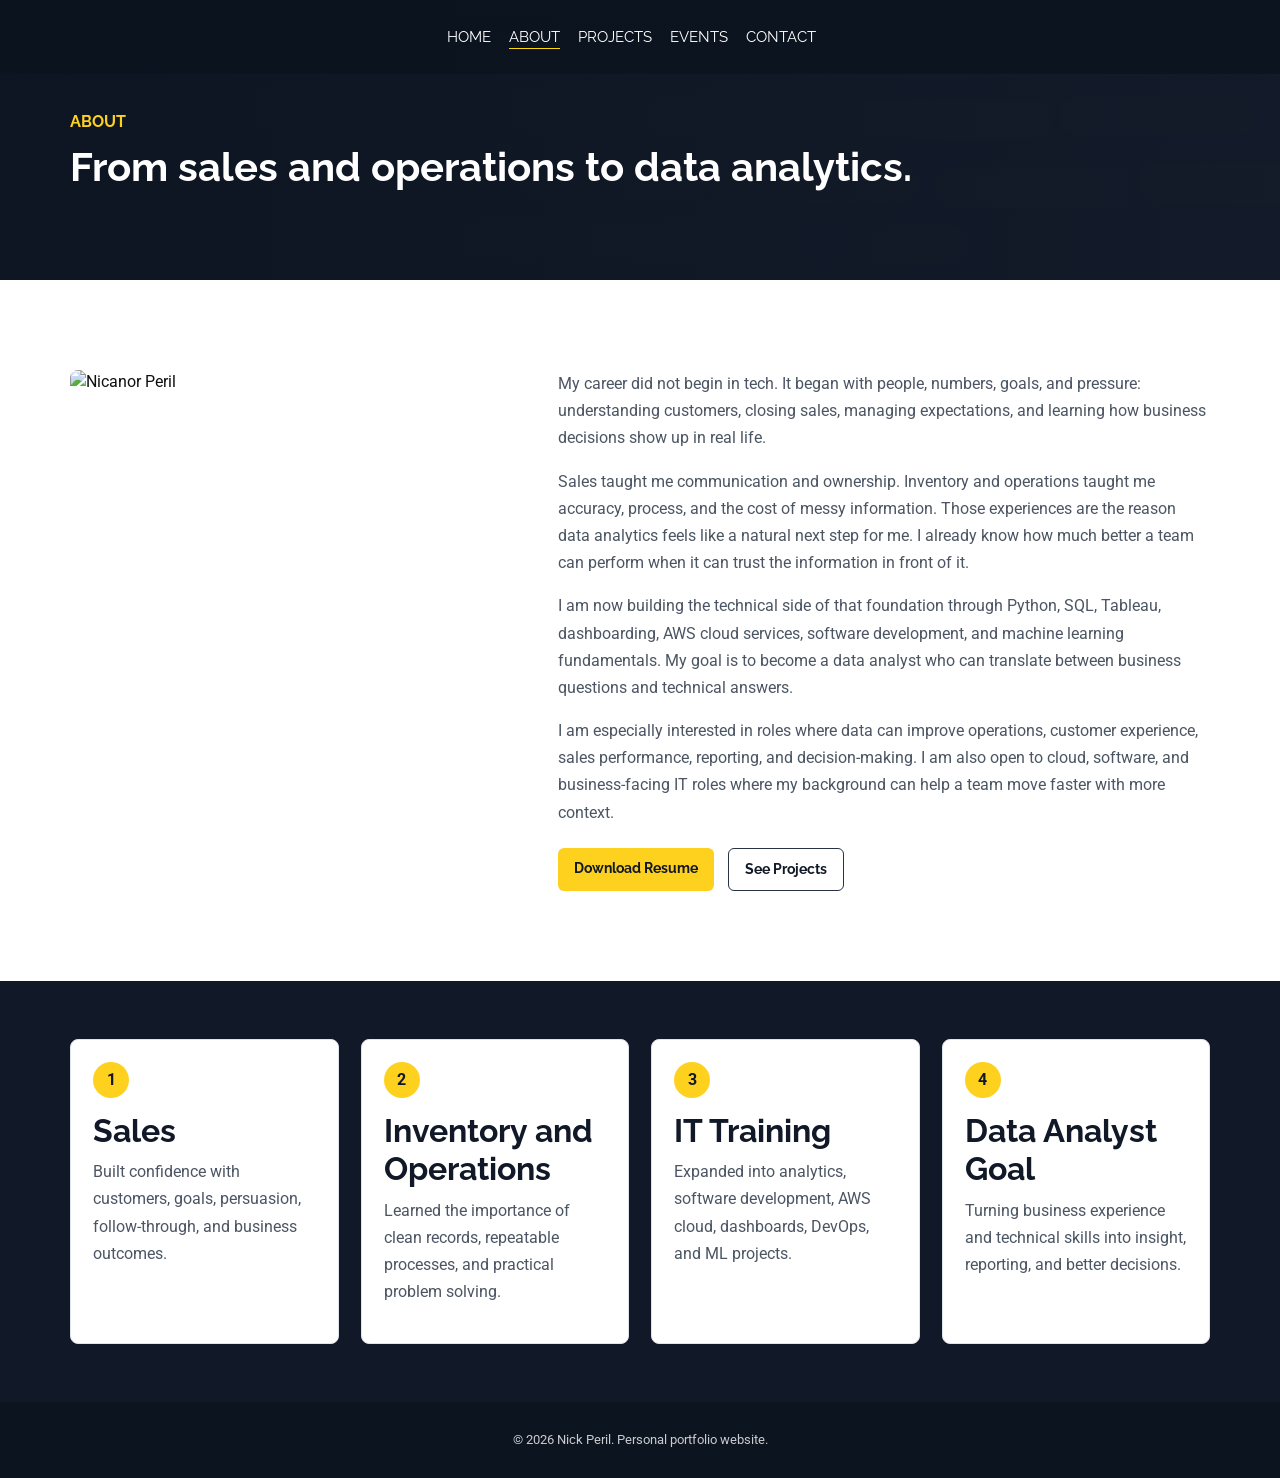
==== about.html @ 711c778e "Prepare portfolio for GitHub Pages" ====
<!DOCTYPE html>
<html lang="en">
<head>
  <meta charset="utf-8" />
  <meta http-equiv="X-UA-Compatible" content="IE=edge" />
  <meta name="viewport" content="width=device-width, initial-scale=1, shrink-to-fit=no" />
  <meta name="description" content="Nicanor Peril's career-change story from sales, inventory, and operations into data analytics and IT." />
  <title>About | Nicanor Peril</title>
  <link rel="stylesheet" type="text/css" href="css/bootstrap.css" />
  <link href="https://fonts.googleapis.com/css?family=Raleway:400,700|Roboto:400,700&display=swap" rel="stylesheet" />
  <link href="css/style.css" rel="stylesheet" />
  <link href="css/responsive.css" rel="stylesheet" />
</head>
<body class="sub_page">
  <div class="hero_area compact-hero">
    <header class="header_section">
      <div class="container-fluid">
        <nav class="navbar navbar-expand-lg custom_nav-container pt-3">
          <a class="navbar-brand empty-brand" href="index.html" aria-label="Home"></a>
          <button class="navbar-toggler" type="button" data-toggle="collapse" data-target="#navbarSupportedContent">
            <span class="navbar-toggler-icon"></span>
          </button>
          <div class="collapse navbar-collapse" id="navbarSupportedContent">
            <ul class="navbar-nav ml-auto">
              <li class="nav-item"><a class="nav-link pl-0" href="index.html">Home</a></li>
              <li class="nav-item active"><a class="nav-link" href="about.html">About</a></li>
              <li class="nav-item"><a class="nav-link" href="projects.html">Projects</a></li>
              <li class="nav-item"><a class="nav-link" href="events.html">Events</a></li>
              <li class="nav-item"><a class="nav-link" href="contact.html">Contact</a></li>
            </ul>
          </div>
        </nav>
      </div>
    </header>
    <div class="container page-heading about-heading">
      <p class="eyebrow">About</p>
      <h1>From sales and operations to data analytics.</h1>
    </div>
  </div>

  <main>
    <section class="story-section layout_padding">
      <div class="container">
        <div class="row align-items-start">
          <div class="col-lg-5">
            <img class="story-photo" src="images/nic1.jpg" alt="Nicanor Peril" />
          </div>
          <div class="col-lg-7">
            <p>
              My career did not begin in tech. It began with people, numbers, goals, and pressure:
              understanding customers, closing sales, managing expectations, and learning how business
              decisions show up in real life.
            </p>
            <p>
              Sales taught me communication and ownership. Inventory and operations taught me accuracy,
              process, and the cost of messy information. Those experiences are the reason data analytics
              feels like a natural next step for me. I already know how much better a team can perform when
              it can trust the information in front of it.
            </p>
            <p>
              I am now building the technical side of that foundation through Python, SQL, Tableau,
              dashboarding, AWS cloud services, software development, and machine learning fundamentals.
              My goal is to become a data analyst who can translate between business questions and technical
              answers.
            </p>
            <p>
              I am especially interested in roles where data can improve operations, customer experience,
              sales performance, reporting, and decision-making. I am also open to cloud, software, and
              business-facing IT roles where my background can help a team move faster with more context.
            </p>
            <div class="story-actions">
              <a class="primary-btn" href="assets/resume/Nicanor_Peril_Data_Analyst_Resume.pdf" download>Download Resume</a>
              <a class="secondary-btn dark" href="projects.html">See Projects</a>
            </div>
          </div>
        </div>
      </div>
    </section>

    <section class="timeline-band">
      <div class="container">
        <article>
          <span>1</span>
          <h2>Sales</h2>
          <p>Built confidence with customers, goals, persuasion, follow-through, and business outcomes.</p>
        </article>
        <article>
          <span>2</span>
          <h2>Inventory and Operations</h2>
          <p>Learned the importance of clean records, repeatable processes, and practical problem solving.</p>
        </article>
        <article>
          <span>3</span>
          <h2>IT Training</h2>
          <p>Expanded into analytics, software development, AWS cloud, dashboards, DevOps, and ML projects.</p>
        </article>
        <article>
          <span>4</span>
          <h2>Data Analyst Goal</h2>
          <p>Turning business experience and technical skills into insight, reporting, and better decisions.</p>
        </article>
      </div>
    </section>
  </main>

  <footer class="site-footer">
    <div class="container">
      <p>&copy; 2026 Nick Peril. Personal portfolio website.</p>
    </div>
  </footer>

  <script src="js/jquery-3.4.1.min.js"></script>
  <script src="js/bootstrap.js"></script>
</body>
</html>
---- css/style.css ----
body {
  font-family: 'Roboto', sans-serif;
  color: #101010;
  background-color: #ffffff;
}

img {
  max-width: 100%;
}

.layout_padding {
  padding: 90px 0;
}

.layout_padding2 {
  padding: 45px 0;
}

.layout_padding2-top {
  padding-top: 45px;
}

.layout_padding2-bottom {
  padding-bottom: 45px;
}

.layout_padding-top {
  padding-top: 90px;
}

.layout_padding-bottom {
  padding-bottom: 90px;
}

.heading_container {
  display: -webkit-box;
  display: -ms-flexbox;
  display: flex;
  -webkit-box-pack: center;
      -ms-flex-pack: center;
          justify-content: center;
}

.heading_container h2 {
  font-weight: bold;
  color: #323232;
  position: relative;
}

.heading_container h2::before {
  content: "";
  width: 75px;
  height: 1px;
  position: absolute;
  bottom: 0;
  left: 50%;
  -webkit-transform: translateX(-50%);
          transform: translateX(-50%);
  background-color: #fed11f;
}

.section_hr {
  margin: 10px auto;
  width: 1px;
  height: 175px;
  border: none;
  background-color: #000000;
}

/*header section*/
.hero_area {
  background-image: url(../images/hero-bg.jpg);
  background-size: cover;
}

.header_section {
  background: rgba(12, 20, 32, 0.96);
  border-bottom: 0;
  left: 0;
  position: fixed;
  right: 0;
  top: 0;
  z-index: 100000;
}

.sub_page .hero_area {
  height: auto;
}

.hero_area.sub_pages {
  height: auto;
}

.header_section .container-fluid {
  padding-right: 25px;
  padding-left: 25px;
}

.header_section .nav_container {
  margin: 0 auto;
}

.custom_nav-container.navbar-expand-lg .navbar-nav .nav-item .nav-link {
  margin: 10px 45px;
  padding: 0;
  color: #ffffff;
  text-align: center;
  position: relative;
  text-transform: uppercase;
  font-family: 'Raleway', sans-serif;
  font-size: 15px;
}

.custom_nav-container.navbar-expand-lg .navbar-nav .nav-item .nav-link::before {
  display: none;
  content: "";
  width: 100%;
  height: 1px;
  position: absolute;
  bottom: 0;
  left: 0;
  background-color: #fcd811;
}

.custom_nav-container.navbar-expand-lg .navbar-nav .nav-item .nav-link:nth-child(1) {
  margin-left: 0;
}

.custom_nav-container.navbar-expand-lg .navbar-nav .nav-item.active .nav-link::before, .custom_nav-container.navbar-expand-lg .navbar-nav .nav-item:hover .nav-link::before {
  display: block;
}

a,
a:hover,
a:focus {
  text-decoration: none;
}

a:hover,
a:focus {
  color: initial;
}

.btn,
.btn:focus {
  outline: none !important;
  -webkit-box-shadow: none;
          box-shadow: none;
}

.custom_nav-container .nav_search-btn {
  background-image: url(../images/search-icon.png);
  background-size: 22px;
  background-repeat: no-repeat;
  background-position-y: 7px;
  width: 35px;
  height: 35px;
  padding: 0;
  border: none;
}

.navbar-brand {
  font-family: 'Raleway', sans-serif;
}

.navbar-brand img {
  width: 45px;
}

.navbar-brand span {
  font-size: 28px;
  color: #ffffff;
  text-transform: uppercase;
  font-weight: bold;
}

.custom_nav-container {
  z-index: 99999;
  padding: 15px 0;
  -webkit-box-orient: vertical;
  -webkit-box-direction: normal;
      -ms-flex-direction: column;
          flex-direction: column;
  -webkit-box-align: start;
      -ms-flex-align: start;
          align-items: flex-start;
}

.custom_nav-container .navbar-toggler {
  outline: none;
}

.custom_nav-container .navbar-toggler .navbar-toggler-icon {
  background-image: url(../images/menu.png);
  background-size: 40px;
  margin-bottom: 4px;
}

/*end header section*/

/* personal portfolio refresh */
.portfolio-hero {
  min-height: 720px;
  background-image: linear-gradient(90deg, rgba(12, 20, 32, 0.94), rgba(12, 20, 32, 0.78)), url(../images/hero-bg.jpg);
  background-position: center;
}

.compact-hero {
  background-image: linear-gradient(90deg, rgba(12, 20, 32, 0.96), rgba(12, 20, 32, 0.82)), url(../images/hero-bg.jpg);
  background-position: center;
  padding-bottom: 70px;
}

.custom_nav-container {
  -webkit-box-orient: horizontal;
  -webkit-box-direction: normal;
      -ms-flex-direction: row;
          flex-direction: row;
  -webkit-box-align: center;
      -ms-flex-align: center;
          align-items: center;
  -webkit-box-pack: center;
      -ms-flex-pack: center;
          justify-content: center;
  position: relative;
}

.custom_nav-container .navbar-collapse {
  -webkit-box-flex: 0;
      -ms-flex-positive: 0;
          flex-grow: 0;
}

.custom_nav-container .navbar-nav {
  margin-left: 0 !important;
}

.navbar-brand span {
  font-size: 22px;
  letter-spacing: 0;
}

.empty-brand {
  left: 0;
  min-height: 44px;
  min-width: 44px;
  position: absolute;
}

.custom_nav-container.navbar-expand-lg .navbar-nav .nav-item .nav-link {
  margin: 10px 18px;
  letter-spacing: 0;
}

.portfolio-hero-content {
  padding: 120px 0 90px;
  color: #ffffff;
}

.eyebrow {
  color: #fed11f;
  font-family: 'Raleway', sans-serif;
  font-weight: 700;
  letter-spacing: 0;
  margin-bottom: 12px;
  text-transform: uppercase;
}

.portfolio-hero-content h1,
.page-heading h1 {
  color: #ffffff;
  font-family: 'Raleway', sans-serif;
  font-size: 58px;
  font-weight: 700;
  line-height: 1.05;
  margin-bottom: 22px;
}

.portfolio-hero-content .row {
  gap: 36px 0;
}

.hero-lede,
.page-heading {
  color: rgba(255, 255, 255, 0.86);
}

.hero-lede {
  font-size: 21px;
  line-height: 1.65;
  margin: 0;
  max-width: 720px;
  min-height: 0;
  padding: 12px 0 0;
}

.quote-mark {
  color: rgba(255, 255, 255, 0.34);
  display: inline-block;
  font-family: Georgia, 'Times New Roman', serif;
  font-size: 82px;
  font-weight: 700;
  line-height: 0;
  min-width: 0;
  text-align: center;
  vertical-align: -0.28em;
}

.quote-open {
  margin-right: 14px;
}

.quote-close {
  margin-left: 0;
}

.quote-close-wrap {
  display: block;
  line-height: 0.75;
  margin-top: -4px;
  text-align: center;
  width: 100%;
}

.hero-actions,
.story-actions,
.cta-actions {
  display: -webkit-box;
  display: -ms-flexbox;
  display: flex;
  -ms-flex-wrap: wrap;
      flex-wrap: wrap;
  gap: 14px;
  margin-top: 22px;
}

.hero-actions {
  -webkit-box-pack: center;
      -ms-flex-pack: center;
          justify-content: center;
  max-width: 720px;
}

.primary-btn,
.secondary-btn {
  border-radius: 6px;
  display: inline-block;
  font-size: 14px;
  font-family: 'Raleway', sans-serif;
  font-weight: 700;
  padding: 10px 16px;
}

.primary-btn {
  background: #fed11f;
  color: #111827;
}

.secondary-btn {
  border: 1px solid rgba(255, 255, 255, 0.55);
  color: #ffffff;
}

.secondary-btn.dark {
  border-color: #273244;
  color: #111827;
}

.primary-btn:hover,
.secondary-btn:hover {
  color: #111827;
  opacity: 0.88;
}

.hero-profile {
  background: transparent;
  border: 0;
  color: #ffffff;
  margin-left: 0;
  margin-right: auto;
  max-width: 390px;
  padding: 0;
  text-align: center;
}

.hero-profile-caption {
  margin-bottom: 22px;
}

.hero-profile-caption h1 {
  color: #ffffff;
  font-family: 'Raleway', sans-serif;
  font-size: 46px;
  font-weight: 700;
  line-height: 1.05;
  margin: 0 0 12px;
}

.hero-profile img {
  aspect-ratio: 1 / 1;
  border-radius: 50%;
  display: block;
  margin: 0 auto;
  object-fit: cover;
  width: min(100%, 330px);
}

.hero-profile strong,
.hero-profile span {
  display: block;
}

.hero-profile span {
  color: rgba(255, 255, 255, 0.9);
  display: block;
  font-size: 14px;
  line-height: 1.45;
  margin: 0 auto;
  max-width: 300px;
}

.intro-band {
  background: #f7f8fb;
  border-bottom: 1px solid #e5e7eb;
  padding: 48px 0;
}

.intro-band h2,
.section-title h2,
.strand-heading h3,
.project-card h3,
.project-card h4,
.story-section h2,
.timeline-band h2,
.contact-grid h2,
.events-section h2,
.event-grid h3,
.event-story h3 {
  color: #111827;
  font-family: 'Raleway', sans-serif;
  font-weight: 700;
  letter-spacing: 0;
}

.intro-band p,
.project-card p,
.story-section p,
.timeline-band p,
.contact-grid p,
.events-section p {
  color: #4b5563;
  line-height: 1.7;
}

.section-title {
  margin-bottom: 34px;
  text-align: center;
}

.section-title .eyebrow {
  font-size: 18px;
}

.section-title.left {
  text-align: left;
}

.strand-block + .strand-block {
  margin-top: 54px;
}

.primary-strand {
  background: #ffffff;
  border: 1px solid #d7dce4;
  border-radius: 8px;
  min-width: 0;
  padding: 28px;
}

.primary-strand .strand-heading {
  border-bottom-color: #cbd5e1;
}

.primary-strand .strand-heading h3 {
  font-size: 30px;
}

.primary-strand .strand-heading p,
.supporting-strand .strand-heading p {
  color: #4b5563;
  line-height: 1.6;
  margin: 8px 0 0;
}

.primary-strand .project-row .project-card {
  -webkit-box-flex: 0;
      -ms-flex: 0 0 36%;
          flex: 0 0 36%;
  min-width: 330px;
}

.data-project-grid {
  display: grid;
  gap: 18px;
  grid-template-columns: repeat(2, minmax(0, 1fr));
  overflow-x: visible;
}

.data-project-grid .project-card {
  min-height: 0;
}

.data-project-grid .project-thumb {
  aspect-ratio: 1 / 1;
}

.data-project-grid .project-card h4 {
  font-size: 18px;
}

.data-project-grid .project-card p {
  font-size: 13px;
  line-height: 1.55;
}

.other-projects-heading {
  margin: 44px 0 20px;
  text-align: center;
}

.other-projects-heading .eyebrow {
  font-size: 18px;
}

.supporting-strands {
  display: block;
  margin-top: 0;
  min-width: 0;
}

.supporting-strand {
  background: #f7f8fb;
  border: 1px solid #e5e7eb;
  border-radius: 8px;
  min-width: 0;
  padding: 22px;
}

.supporting-strand + .supporting-strand {
  margin-top: 26px;
}

.supporting-strand .strand-heading {
  -webkit-box-align: center;
      -ms-flex-align: center;
          align-items: center;
  border-bottom-color: #e5e7eb;
  -webkit-box-orient: vertical;
  -webkit-box-direction: normal;
      -ms-flex-direction: row;
          flex-direction: row;
}

.supporting-strand .strand-heading h3 {
  font-size: 22px;
}

.supporting-strand .strand-tools {
  margin-top: 8px;
}

.supporting-strand .project-row .project-card {
  -webkit-box-flex: 0;
      -ms-flex: 0 0 240px;
          flex: 0 0 240px;
  min-width: 240px;
}

.software-strand .project-row {
  display: grid;
  grid-template-columns: repeat(2, minmax(0, 1fr));
  overflow: visible;
}

.software-strand .project-row .project-card {
  min-width: 0;
}

.software-strand .project-card {
  padding: 10px;
}

.software-strand .project-thumb {
  aspect-ratio: 21 / 9;
  margin-bottom: 8px;
}

.software-strand .project-card h4 {
  font-size: 14px;
  margin-bottom: 6px;
}

.software-strand .project-card p {
  font-size: 11px;
  line-height: 1.35;
  margin-bottom: 8px;
}

.supporting-strand .project-card {
  min-height: 0;
  padding: 12px;
}

.supporting-strand .project-thumb {
  margin-bottom: 12px;
}

.supporting-strand .project-card h4 {
  font-size: 15px;
}

.supporting-strand .project-card p {
  font-size: 12px;
  line-height: 1.5;
}

.supporting-strand .project-card span,
.supporting-strand .project-card a {
  font-size: 12px;
}

.strand-heading {
  -webkit-box-align: center;
      -ms-flex-align: center;
          align-items: center;
  border-bottom: 1px solid #d7dce4;
  display: -webkit-box;
  display: -ms-flexbox;
  display: flex;
  -webkit-box-pack: justify;
      -ms-flex-pack: justify;
          justify-content: space-between;
  gap: 20px;
  margin-bottom: 18px;
  padding-bottom: 12px;
}

.strand-heading a,
.project-card a,
.inline-links a,
.event-grid a {
  color: #1f5f99;
  font-size: 13px;
  font-weight: 700;
}

.strand-tools {
  -webkit-box-align: center;
      -ms-flex-align: center;
          align-items: center;
  display: -webkit-box;
  display: -ms-flexbox;
  display: flex;
  gap: 10px;
}

.carousel-button {
  -webkit-box-align: center;
      -ms-flex-align: center;
          align-items: center;
  background: #111827;
  border: 0;
  border-radius: 50%;
  color: #ffffff;
  display: -webkit-inline-box;
  display: -ms-inline-flexbox;
  display: inline-flex;
  font-size: 18px;
  font-weight: 700;
  height: 36px;
  -webkit-box-pack: center;
      -ms-flex-pack: center;
          justify-content: center;
  line-height: 1;
  width: 36px;
}

.carousel-button:focus {
  outline: 2px solid #fed11f;
  outline-offset: 2px;
}

.project-row,
.project-grid,
.contact-grid,
.event-grid,
.timeline-band .container {
  display: grid;
  gap: 22px;
}

.project-row {
  display: -webkit-box;
  display: -ms-flexbox;
  display: flex;
  max-width: 100%;
  min-width: 0;
  overflow-x: auto;
  overflow-y: hidden;
  scroll-behavior: smooth;
  scrollbar-width: thin;
}

.project-row .project-card {
  -webkit-box-flex: 0;
      -ms-flex: 0 0 31%;
          flex: 0 0 31%;
  min-width: 290px;
}

.project-grid {
  grid-template-columns: repeat(4, minmax(0, 1fr));
}

.project-card,
.contact-grid article,
.timeline-band article,
.event-grid article {
  background: #ffffff;
  border: 1px solid #dfe4ec;
  border-radius: 8px;
  padding: 22px;
}

.project-card {
  min-height: 245px;
}

.project-card span,
.event-grid span {
  color: #6b7280;
  display: block;
  font-size: 13px;
  font-weight: 700;
  margin-bottom: 12px;
  text-transform: uppercase;
}

.project-card h3,
.project-card h4 {
  font-size: 22px;
  line-height: 1.25;
}

.project-thumb,
.image-card img,
.event-grid img,
.event-feature img,
.story-photo,
.event-main-photo img,
.event-carousel-track img,
.devday-gallery img {
  border-radius: 8px;
  object-fit: cover;
  width: 100%;
}

.project-thumb,
.image-card img {
  aspect-ratio: 16 / 9;
  margin-bottom: 18px;
}

.project-thumb {
  background: #eef2f7;
  border: 1px solid #e5e7eb;
  object-position: top center;
}

.alt-section {
  background: #f7f8fb;
}

.page-heading {
  padding-top: 70px;
}

.page-heading h1 {
  max-width: 850px;
}

.about-heading {
  padding-top: 110px;
}

.about-heading h1 {
  font-size: 40px;
  max-width: none;
  white-space: nowrap;
}

.compact-page-heading {
  padding-top: 110px;
}

.compact-page-heading h1 {
  font-size: 40px;
  max-width: none;
}

.story-photo {
  aspect-ratio: 4 / 5;
  margin-bottom: 30px;
}

.timeline-band {
  background: #111827;
  padding: 58px 0;
}

.timeline-band .container {
  grid-template-columns: repeat(4, minmax(0, 1fr));
}

.timeline-band article {
  background: #ffffff;
}

.timeline-band span {
  -webkit-box-align: center;
      -ms-flex-align: center;
          align-items: center;
  background: #fed11f;
  border-radius: 50%;
  color: #111827;
  display: -webkit-inline-box;
  display: -ms-inline-flexbox;
  display: inline-flex;
  font-weight: 700;
  height: 36px;
  -webkit-box-pack: center;
      -ms-flex-pack: center;
          justify-content: center;
  margin-bottom: 14px;
  width: 36px;
}

.cta-band {
  background: #fed11f;
  padding: 54px 0;
}

.cta-band .container {
  -webkit-box-align: center;
      -ms-flex-align: center;
          align-items: center;
  display: -webkit-box;
  display: -ms-flexbox;
  display: flex;
  -webkit-box-pack: center;
      -ms-flex-pack: center;
          justify-content: center;
  gap: 80px;
}

.cta-band .eyebrow {
  color: #111827;
  margin-bottom: 12px;
  text-align: center;
}

.cta-band h2 {
  color: #111827;
  font-size: 26px;
  font-weight: 700;
  margin: 0;
  white-space: nowrap;
}

.cta-copy {
  text-align: center;
}

.professional-links {
  -webkit-box-align: center;
      -ms-flex-align: center;
          align-items: center;
  display: -webkit-box;
  display: -ms-flexbox;
  display: -ms-flexbox;
  display: flex;
  -webkit-box-orient: vertical;
  -webkit-box-direction: normal;
      -ms-flex-direction: column;
          flex-direction: column;
  gap: 0;
}

.professional-icon-row {
  display: -webkit-box;
  display: -ms-flexbox;
  display: flex;
  gap: 10px;
}

.profile-icon-row {
  margin-top: 18px;
}

.professional-icon {
  -webkit-box-align: center;
      -ms-flex-align: center;
          align-items: center;
  background: #111827;
  border-radius: 50%;
  display: -webkit-inline-box;
  display: -ms-inline-flexbox;
  display: inline-flex;
  height: 42px;
  -webkit-box-pack: center;
      -ms-flex-pack: center;
          justify-content: center;
  width: 42px;
}

.professional-icon img,
.professional-icon svg {
  display: block;
  height: 21px;
  width: 21px;
}

.professional-icon svg {
  fill: #ffffff;
}

.professional-icon:hover {
  opacity: 0.82;
}

.contact-panel {
  background: #f7f8fb;
}

.contact-grid {
  grid-template-columns: repeat(3, minmax(0, 1fr));
}

.inline-links {
  display: -webkit-box;
  display: -ms-flexbox;
  display: flex;
  gap: 18px;
}

.event-feature {
  -webkit-box-align: center;
      -ms-flex-align: center;
          align-items: center;
  display: grid;
  gap: 34px;
  grid-template-columns: 1fr 1fr;
  margin-bottom: 34px;
}

.event-feature img {
  aspect-ratio: 16 / 10;
}

.event-grid {
  grid-template-columns: repeat(3, minmax(0, 1fr));
}

.event-grid img {
  aspect-ratio: 16 / 10;
  margin-bottom: 18px;
}

.event-story-section {
  background: #ffffff;
}

.event-story {
  -webkit-box-align: center;
      -ms-flex-align: center;
          align-items: center;
  border: 1px solid #dfe4ec;
  border-radius: 8px;
  display: grid;
  gap: 34px;
  grid-template-columns: minmax(0, 0.9fr) minmax(0, 1.1fr);
  margin-bottom: 34px;
  padding: 28px;
}

.event-story-copy {
  min-width: 0;
}

.event-story-copy h2 {
  font-size: 34px;
  line-height: 1.15;
  margin-bottom: 14px;
}

.event-story-copy p {
  margin-bottom: 20px;
}

.event-brand-lockup {
  -webkit-box-align: center;
      -ms-flex-align: center;
          align-items: center;
  background: #f7f8fb;
  border: 1px solid #e5e7eb;
  border-radius: 8px;
  display: -webkit-inline-box;
  display: -ms-inline-flexbox;
  display: inline-flex;
  gap: 14px;
  margin-bottom: 22px;
  max-width: 100%;
  padding: 12px 14px;
}

.event-brand-lockup img {
  max-height: 54px;
  max-width: 130px;
  object-fit: contain;
}

.event-brand-lockup span {
  color: #111827;
  font-size: 13px;
  font-weight: 700;
  line-height: 1.35;
}

.event-main-photo img {
  aspect-ratio: 16 / 10;
}

.event-gallery {
  border: 1px solid #dfe4ec;
  border-radius: 8px;
  margin-bottom: 54px;
  padding: 28px;
}

.event-carousel-track {
  display: -webkit-box;
  display: -ms-flexbox;
  display: flex;
  gap: 18px;
  max-width: 100%;
  overflow-x: auto;
  overflow-y: hidden;
  padding-bottom: 8px;
  scroll-behavior: smooth;
  scrollbar-width: thin;
}

.event-carousel-track img {
  -webkit-box-flex: 0;
      -ms-flex: 0 0 42%;
          flex: 0 0 42%;
  aspect-ratio: 16 / 10;
  min-width: 360px;
}

.devday-story {
  grid-template-columns: minmax(0, 0.72fr) minmax(0, 1.28fr);
  margin-bottom: 0;
}

.devday-gallery {
  display: grid;
  gap: 16px;
  grid-template-columns: repeat(2, minmax(0, 1fr));
}

.devday-gallery img {
  aspect-ratio: 4 / 3;
  border: 1px solid #e5e7eb;
}

.site-footer {
  background: #0c1420;
  color: rgba(255, 255, 255, 0.78);
  padding: 28px 0;
  text-align: center;
}

.site-footer p {
  font-size: 13px;
  margin: 0;
}

@media (max-width: 992px) {
  .portfolio-hero-content h1,
  .page-heading h1 {
    font-size: 42px;
  }

  .hero-lede {
    max-width: none;
    min-height: 0;
  }

  .hero-profile {
    margin-left: 0;
    margin-right: 0;
    max-width: none;
  }

  .hero-profile-caption h1 {
    font-size: 42px;
  }

  .project-grid,
  .timeline-band .container,
  .contact-grid,
  .event-feature,
  .event-grid,
  .event-story,
  .devday-story {
    grid-template-columns: repeat(2, minmax(0, 1fr));
  }

  .cta-band .container {
    -webkit-box-align: start;
        -ms-flex-align: start;
            align-items: flex-start;
    -webkit-box-orient: vertical;
    -webkit-box-direction: normal;
        -ms-flex-direction: column;
            flex-direction: column;
  }

  .cta-band h2 {
    white-space: normal;
  }

  .professional-links {
    -webkit-box-align: center;
        -ms-flex-align: center;
            align-items: center;
    -webkit-box-orient: vertical;
    -webkit-box-direction: normal;
        -ms-flex-direction: column;
            flex-direction: column;
    gap: 10px;
  }

  .supporting-strand .strand-heading {
    -webkit-box-align: start;
        -ms-flex-align: start;
            align-items: flex-start;
    -webkit-box-orient: vertical;
    -webkit-box-direction: normal;
        -ms-flex-direction: column;
            flex-direction: column;
  }

  .software-strand .project-row {
    grid-template-columns: 1fr;
  }

  .data-project-grid {
    grid-template-columns: repeat(2, minmax(0, 1fr));
  }

  .event-carousel-track img {
    -webkit-box-flex: 0;
        -ms-flex: 0 0 52%;
            flex: 0 0 52%;
  }
}

@media (max-width: 640px) {
  .portfolio-hero {
    min-height: auto;
  }

  .portfolio-hero-content {
    padding: 70px 0 60px;
  }

  .portfolio-hero-content h1,
  .page-heading h1 {
    font-size: 34px;
  }

  .about-heading h1 {
    font-size: 30px;
    white-space: normal;
  }

  .compact-page-heading h1 {
    font-size: 30px;
  }

  .hero-lede {
    font-size: 18px;
    min-height: 0;
    padding: 8px 0 0;
  }

  .quote-mark {
    font-size: 54px;
  }

  .quote-open {
    margin-right: 8px;
  }

  .quote-close {
    margin-left: 0;
  }

  .quote-close-wrap {
    margin-top: -2px;
  }

  .hero-profile {
    margin-top: 30px;
    max-width: none;
    padding: 0;
  }

  .hero-profile img {
    width: min(100%, 230px);
  }

  .hero-actions {
    gap: 10px;
  }

  .primary-btn,
  .secondary-btn {
    padding: 9px 14px;
  }

  .project-grid,
  .timeline-band .container,
  .contact-grid,
  .event-feature,
  .event-grid,
  .event-story,
  .devday-story,
  .devday-gallery {
    grid-template-columns: 1fr;
  }

  .event-story,
  .event-gallery {
    padding: 18px;
  }

  .event-story-copy h2 {
    font-size: 28px;
  }

  .event-carousel-track img {
    -webkit-box-flex: 0;
        -ms-flex: 0 0 86%;
            flex: 0 0 86%;
    min-width: 250px;
  }

  .data-project-grid {
    grid-template-columns: repeat(2, minmax(0, 1fr));
    gap: 12px;
  }

  .data-project-grid .project-card {
    padding: 12px;
  }

  .data-project-grid .project-card h4 {
    font-size: 15px;
  }

  .data-project-grid .project-card p,
  .data-project-grid .project-card span,
  .data-project-grid .project-card a {
    font-size: 11px;
  }

  .strand-heading {
    -webkit-box-align: start;
        -ms-flex-align: start;
            align-items: flex-start;
    -webkit-box-orient: vertical;
    -webkit-box-direction: normal;
        -ms-flex-direction: column;
            flex-direction: column;
  }

  .primary-strand,
  .supporting-strand {
    padding: 16px;
  }

  .project-row {
    max-width: 100%;
  }

  .primary-strand .project-row .project-card,
  .supporting-strand .project-row .project-card,
  .project-row .project-card {
    -webkit-box-flex: 0;
        -ms-flex: 0 0 240px;
            flex: 0 0 240px;
    min-width: 0;
  }

  .strand-tools {
    -ms-flex-wrap: wrap;
        flex-wrap: wrap;
  }
}
.slider_section {
  position: relative;
}

.slider_section .row {
  -webkit-box-align: center;
      -ms-flex-align: center;
          align-items: center;
}

.slider_section .detail-box {
  margin-top: 120px;
  position: relative;
  z-index: 5;
  display: -webkit-box;
  display: -ms-flexbox;
  display: flex;
  -webkit-box-orient: vertical;
  -webkit-box-direction: normal;
      -ms-flex-direction: column;
          flex-direction: column;
}

.slider_section .detail-box .heading_box {
  padding-left: 45px;
  position: relative;
}

.slider_section .detail-box .heading_box::before {
  content: "";
  position: absolute;
  top: -12%;
  left: 0;
  width: 750px;
  height: 130%;
  border: 1px solid #fed11f;
}

.slider_section .detail-box h2 {
  font-weight: bold;
  text-transform: uppercase;
  color: #ffffff;
  margin: 0;
  font-size: 2.5rem;
  letter-spacing: 2px;
}

.slider_section .detail-box h2 span {
  letter-spacing: 9px;
}

.slider_section .detail-box h1 {
  font-weight: bold;
  font-size: 6rem;
  color: #fed11f;
  text-transform: uppercase;
  letter-spacing: 14.5px;
}

.slider_section .detail-box a {
  font-family: 'Raleway', sans-serif;
  display: inline-block;
  color: #ffffff;
  position: relative;
  background-color: transparent;
  font-size: 18px;
  margin-top: 10%;
  margin-bottom: 45px;
}

.slider_section .detail-box a::after {
  content: "";
  width: 35px;
  height: 1px;
  position: absolute;
  top: 50%;
  right: -5px;
  -webkit-transform: translate(100%, -50%);
          transform: translate(100%, -50%);
  background-color: #ffffff;
}

.slider_section .img-box {
  position: relative;
}

.slider_section .img-box img {
  width: 100%;
  position: relative;
  z-index: 2;
}

.slider_section .img-box::before {
  content: "";
  position: absolute;
  top: 35%;
  left: 38%;
  width: 250px;
  height: 250px;
  background-color: #fff;
  -webkit-filter: blur(50px);
          filter: blur(50px);
  z-index: 1;
}

.slider_section #carouselExampleControls {
  margin-top: -95px;
}

.slider_section .slider_btn-container {
  position: absolute;
  bottom: 0;
  left: 8%;
  display: -webkit-box;
  display: -ms-flexbox;
  display: flex;
  width: 120px;
  -webkit-box-pack: justify;
      -ms-flex-pack: justify;
          justify-content: space-between;
  -webkit-transform: translateY(50%);
          transform: translateY(50%);
  z-index: 9;
}

.slider_section .slider_btn-container .carousel-control-prev,
.slider_section .slider_btn-container .carousel-control-next {
  position: unset;
  width: 55px;
  height: 55px;
  background-color: #313552;
  border-radius: 100%;
  background-size: 8px;
  background-position: center;
  background-repeat: no-repeat;
  opacity: 1;
}

.slider_section .slider_btn-container .carousel-control-prev:hover,
.slider_section .slider_btn-container .carousel-control-next:hover {
  background-color: #fed11f;
}

.slider_section .slider_btn-container .carousel-control-prev {
  background-image: url(../images/prev.png);
}

.slider_section .slider_btn-container .carousel-control-next {
  background-image: url(../images/next.png);
}

.design_section .design_container {
  display: -webkit-box;
  display: -ms-flexbox;
  display: flex;
  -webkit-box-pack: center;
      -ms-flex-pack: center;
          justify-content: center;
}

.design_section .design_container .box {
  min-width: 225px;
  min-height: 225px;
  padding: 25px;
  text-align: center;
  border-radius: 100%;
  display: -webkit-box;
  display: -ms-flexbox;
  display: flex;
  -webkit-box-pack: center;
      -ms-flex-pack: center;
          justify-content: center;
  -webkit-box-align: center;
      -ms-flex-align: center;
          align-items: center;
  position: relative;
}

.design_section .design_container .box h5 {
  font-weight: bold;
  font-size: 22px;
}

.design_section .design_container .box.b-1 {
  background-color: #24263c;
  color: #ffffff;
  margin-right: -40px;
}

.design_section .design_container .box.b-2 {
  background-color: #f4f8fa;
  z-index: 2;
  margin-right: -40px;
}

.design_section .design_container .box.b-3 {
  background-color: #24263c;
  color: #ffffff;
  z-index: 3;
}

.about_section {
  text-align: center;
}

.about_section .box {
  display: -webkit-box;
  display: -ms-flexbox;
  display: flex;
  -webkit-box-orient: vertical;
  -webkit-box-direction: normal;
      -ms-flex-direction: column;
          flex-direction: column;
  -webkit-box-align: center;
      -ms-flex-align: center;
          align-items: center;
}

.about_section .box .detail-box {
  width: 80%;
  margin-bottom: 35px;
}

.about_section .box .img-box {
  width: 75%;
  border: 1px dashed #000000;
}

.about_section .box .img-box img {
  width: 50%;
}

.about_section a {
  font-family: 'Raleway', sans-serif;
  display: inline-block;
  color: #000000;
  position: relative;
  background-color: transparent;
  font-size: 18px;
}

.about_section a::after {
  content: "";
  width: 35px;
  height: 1px;
  position: absolute;
  top: 50%;
  right: -5px;
  -webkit-transform: translate(100%, -50%);
          transform: translate(100%, -50%);
  background-color: #000000;
}

.project_section .project_container {
  display: -webkit-box;
  display: -ms-flexbox;
  display: flex;
  -ms-flex-wrap: wrap;
      flex-wrap: wrap;
  -webkit-box-pack: center;
      -ms-flex-pack: center;
          justify-content: center;
}

.project_section .project_container .box {
  margin: 15px;
  -ms-flex-preferred-size: 30.70%;
      flex-basis: 30.70%;
  min-width: 250px;
}

.project_section .project_container .box img {
  width: 100%;
}

.expand_section {
  background-color: #24263c;
  color: #ffffff;
}

.expand_section .row {
  -webkit-box-align: center;
      -ms-flex-align: center;
          align-items: center;
}

.expand_section .row .col-md-6 {
  padding: 0;
}

.expand_section .detail-box {
  padding: 0 45px;
}

.expand_section .detail-box h2 {
  font-weight: bold;
  margin-bottom: 35px;
}

.expand_section .img-box img {
  width: 100%;
}

.blog_section .box {
  margin-top: 45px;
}

.blog_section .box .img-box img {
  width: 100%;
}

.blog_section .box .detail-box {
  margin-top: 25px;
}

.blog_section .box .detail-box h4 {
  font-weight: bold;
}

/* contact section */
.contact_section {
  background-color: #f9f9f9;
}

.contact_section .heading_container {
  -webkit-box-align: center;
      -ms-flex-align: center;
          align-items: center;
}

.contact_section .contact-form {
  padding: 35px 20px 0 20px;
  border-radius: 20px;
}

.contact_section .contact-form input {
  border: none;
  outline: none;
  background-color: transparent;
  width: 100%;
  margin: 15px 0;
  padding: 10px 20px;
  border: 1px solid #909090;
  border-radius: 12px;
}

.contact_section .contact-form input.input_message {
  height: 175px;
}

.contact_section .contact-form input::-webkit-input-placeholder {
  color: rgba(0, 0, 0, 0.4);
}

.contact_section .contact-form input:-ms-input-placeholder {
  color: rgba(0, 0, 0, 0.4);
}

.contact_section .contact-form input::-ms-input-placeholder {
  color: rgba(0, 0, 0, 0.4);
}

.contact_section .contact-form input::placeholder {
  color: rgba(0, 0, 0, 0.4);
}

.contact_section .contact-form button {
  border: none;
  outline: none;
  padding: 12px 50px;
  text-transform: uppercase;
  margin-top: 25px;
  background-color: #fec913;
  color: #fff;
  border-radius: 5px;
}

/* end contact section */
.info_section {
  background-color: #24263c;
  color: #ffffff;
}

.info_section .social_container {
  display: -webkit-box;
  display: -ms-flexbox;
  display: flex;
  -webkit-box-orient: vertical;
  -webkit-box-direction: normal;
      -ms-flex-direction: column;
          flex-direction: column;
  -webkit-box-align: center;
      -ms-flex-align: center;
          align-items: center;
}

.info_section .social_container h2 {
  text-transform: uppercase;
  font-weight: bold;
}

.info_section .social_container .social_box {
  display: -webkit-box;
  display: -ms-flexbox;
  display: flex;
  -webkit-box-pack: center;
      -ms-flex-pack: center;
          justify-content: center;
}

.info_section .social_container .social_box a {
  margin: 0 15px;
}

/* footer section*/
.footer_section {
  background-color: #24263c;
  font-weight: 500;
  display: -webkit-box;
  display: -ms-flexbox;
  display: flex;
  -webkit-box-pack: center;
      -ms-flex-pack: center;
          justify-content: center;
}

.footer_section p {
  width: 75%;
  margin: 0 auto;
  padding: 20px 0;
  color: #fbfcfd;
  margin: 0 auto;
  text-align: center;
  border-top: 1px solid #acacac;
}

.footer_section a {
  color: #fbfcfd;
}

/* end footer section*/
/*# sourceMappingURL=style.css.map */
---- css/responsive.css ----
@media (max-width: 1120px) {
    .slider_section .detail-box h2 {
        font-size: 2rem;
        letter-spacing: 0px;

    }

    .slider_section .detail-box h1 {
        font-size: 4rem;
    }

    .slider_section .detail-box h2 span {
        letter-spacing: 6px;
    }

    .slider_section .detail-box .heading_box::before {
        width: 375px;
    }
}

@media (max-width: 992px) {
    .custom_nav-container {
        flex-direction: row;
    }

    .navbar.navbar-expand-lg.custom_nav-container.pt-3 {
        align-items: center;
    }

    .navbar-toggler {
        margin-bottom: -8px;
    }

    .slider_section #carouselExampleControls {
        margin-top: 0;
    }

    .slider_section .detail-box {
        margin-top: 75px;

        align-items: center;
        text-align: center;
    }

    .slider_section .detail-box a {
        margin-top: 85px;
    }

    .slider_section .detail-box .heading_box::before {
        width: 100%;
    }

    .slider_section .detail-box .heading_box {
        padding: 15px;
    }

    .slider_section .detail-box h1 {
        font-size: 3rem;
        letter-spacing: 8px;
    }

    .about_section .box .detail-box {
        width: 100%;
    }

    .about_section .box .img-box {
        width: 100%;
    }

    .expand_section .detail-box {
        padding: 0 25px;
    }

    .expand_section .detail-box {
        padding: 45px 20px;
    }

    .custom_nav-container.navbar-expand-lg .navbar-nav .nav-item .nav-link {
        margin: 10px 0;
        padding: 5px 0;
    }
}

@media (max-width: 768px) {
    .design_section .design_container {
        flex-direction: column;
        align-items: center;
    }

    .design_section .design_container .box.b-1 {
        margin: 0;
        margin-bottom: -35px;
    }

    .design_section .design_container .box.b-2 {
        margin: 0;
        margin-bottom: -35px;
    }

    .about_section .box .img-box img {
        width: 75%;
    }
}

@media (max-width: 576px) {
    .about_section .box .img-box img {
        width: 85%;
    }
}

@media (max-width: 480px) {}

@media (max-width: 420px) {
    .slider_section .detail-box h1 {
        font-size: 2.5rem;
        letter-spacing: 2px;
    }

    .about_section .box .img-box img {
        width: 100%;
    }
}

@media (max-width: 360px) {}

@media (min-width: 1200px) {
    .container {
        max-width: 1170px;
    }
}
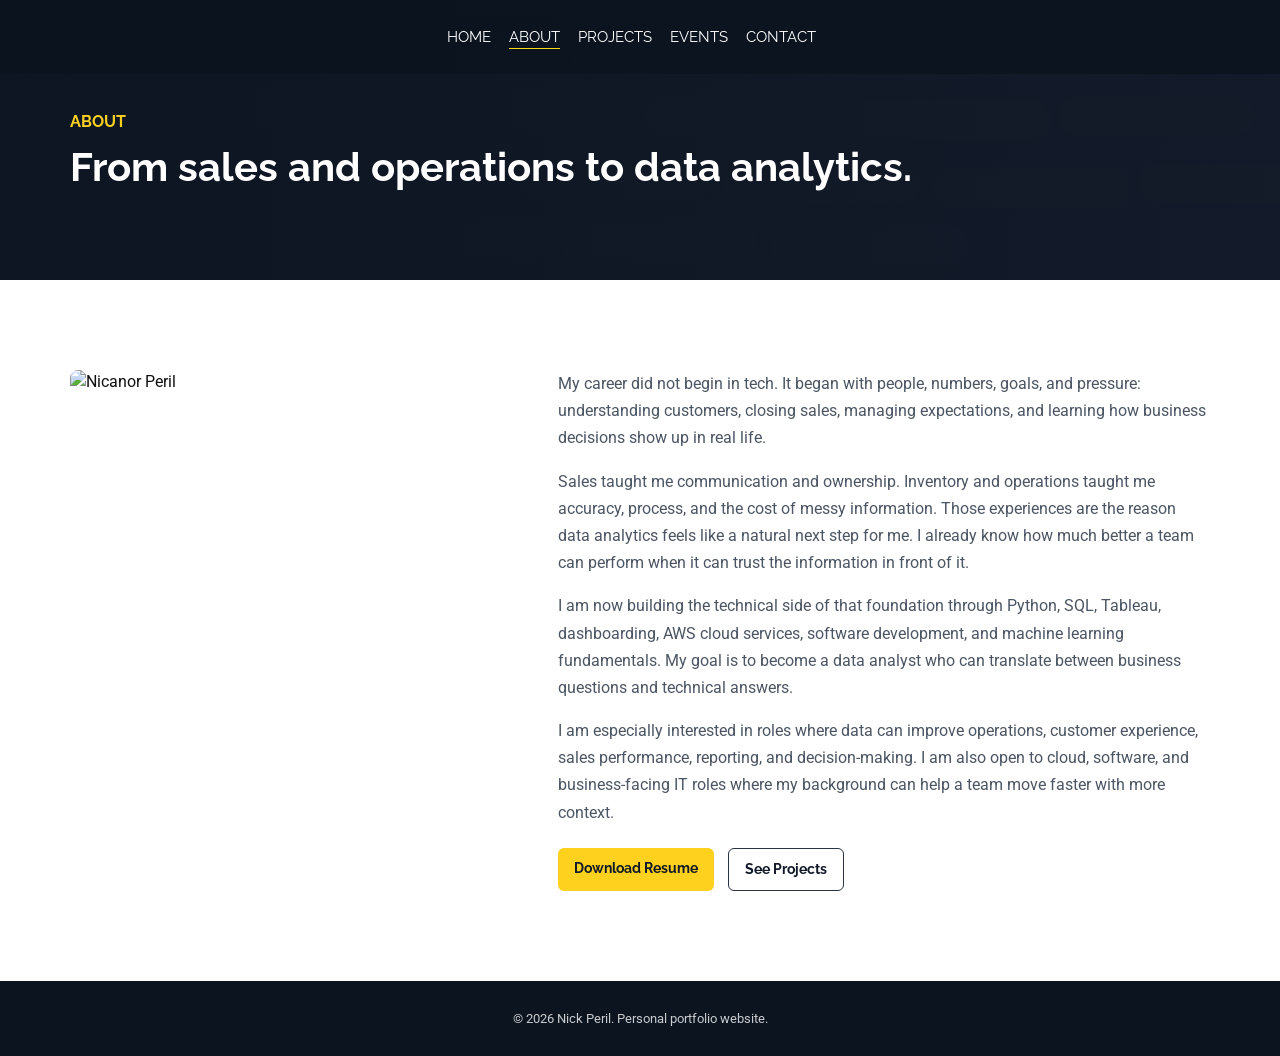
==== commit 31c730c0: "Remove informational portfolio sections" ====
--- a/about.html
+++ b/about.html
@@ -77,30 +77,6 @@
       </div>
     </section>
 
-    <section class="timeline-band">
-      <div class="container">
-        <article>
-          <span>1</span>
-          <h2>Sales</h2>
-          <p>Built confidence with customers, goals, persuasion, follow-through, and business outcomes.</p>
-        </article>
-        <article>
-          <span>2</span>
-          <h2>Inventory and Operations</h2>
-          <p>Learned the importance of clean records, repeatable processes, and practical problem solving.</p>
-        </article>
-        <article>
-          <span>3</span>
-          <h2>IT Training</h2>
-          <p>Expanded into analytics, software development, AWS cloud, dashboards, DevOps, and ML projects.</p>
-        </article>
-        <article>
-          <span>4</span>
-          <h2>Data Analyst Goal</h2>
-          <p>Turning business experience and technical skills into insight, reporting, and better decisions.</p>
-        </article>
-      </div>
-    </section>
   </main>
 
   <footer class="site-footer">
--- a/css/style.css
+++ b/css/style.css
@@ -292,6 +292,8 @@
   max-width: 720px;
   min-height: 0;
   padding: 12px 0 0;
+  text-align: justify;
+  text-align-last: auto;
 }
 
 .quote-mark {
@@ -315,11 +317,10 @@
 }
 
 .quote-close-wrap {
-  display: block;
+  display: inline;
   line-height: 0.75;
-  margin-top: -4px;
-  text-align: center;
-  width: 100%;
+  margin-left: 8px;
+  white-space: nowrap;
 }
 
 .hero-actions,
@@ -419,19 +420,11 @@
   max-width: 300px;
 }
 
-.intro-band {
-  background: #f7f8fb;
-  border-bottom: 1px solid #e5e7eb;
-  padding: 48px 0;
-}
-
-.intro-band h2,
 .section-title h2,
 .strand-heading h3,
 .project-card h3,
 .project-card h4,
 .story-section h2,
-.timeline-band h2,
 .contact-grid h2,
 .events-section h2,
 .event-grid h3,
@@ -442,10 +435,8 @@
   letter-spacing: 0;
 }
 
-.intro-band p,
 .project-card p,
 .story-section p,
-.timeline-band p,
 .contact-grid p,
 .events-section p {
   color: #4b5563;
@@ -693,8 +684,7 @@
 .project-row,
 .project-grid,
 .contact-grid,
-.event-grid,
-.timeline-band .container {
+.event-grid {
   display: grid;
   gap: 22px;
 }
@@ -724,7 +714,6 @@
 
 .project-card,
 .contact-grid article,
-.timeline-band article,
 .event-grid article {
   background: #ffffff;
   border: 1px solid #dfe4ec;
@@ -811,38 +800,6 @@
 .story-photo {
   aspect-ratio: 4 / 5;
   margin-bottom: 30px;
-}
-
-.timeline-band {
-  background: #111827;
-  padding: 58px 0;
-}
-
-.timeline-band .container {
-  grid-template-columns: repeat(4, minmax(0, 1fr));
-}
-
-.timeline-band article {
-  background: #ffffff;
-}
-
-.timeline-band span {
-  -webkit-box-align: center;
-      -ms-flex-align: center;
-          align-items: center;
-  background: #fed11f;
-  border-radius: 50%;
-  color: #111827;
-  display: -webkit-inline-box;
-  display: -ms-inline-flexbox;
-  display: inline-flex;
-  font-weight: 700;
-  height: 36px;
-  -webkit-box-pack: center;
-      -ms-flex-pack: center;
-          justify-content: center;
-  margin-bottom: 14px;
-  width: 36px;
 }
 
 .cta-band {
@@ -953,6 +910,25 @@
   gap: 18px;
 }
 
+.card-links {
+  -webkit-box-align: center;
+      -ms-flex-align: center;
+          align-items: center;
+  display: -webkit-box;
+  display: -ms-flexbox;
+  display: flex;
+  -ms-flex-wrap: wrap;
+      flex-wrap: wrap;
+  gap: 10px 24px;
+}
+
+.card-links a {
+  display: -webkit-inline-box;
+  display: -ms-inline-flexbox;
+  display: inline-flex;
+  line-height: 1.2;
+}
+
 .event-feature {
   -webkit-box-align: center;
       -ms-flex-align: center;
@@ -1118,7 +1094,6 @@
   }
 
   .project-grid,
-  .timeline-band .container,
   .contact-grid,
   .event-feature,
   .event-grid,
@@ -1128,13 +1103,15 @@
   }
 
   .cta-band .container {
-    -webkit-box-align: start;
-        -ms-flex-align: start;
-            align-items: flex-start;
+    -webkit-box-align: center;
+        -ms-flex-align: center;
+            align-items: center;
     -webkit-box-orient: vertical;
     -webkit-box-direction: normal;
         -ms-flex-direction: column;
             flex-direction: column;
+    gap: 22px;
+    text-align: center;
   }
 
   .cta-band h2 {
@@ -1150,6 +1127,7 @@
         -ms-flex-direction: column;
             flex-direction: column;
     gap: 10px;
+    width: 100%;
   }
 
   .supporting-strand .strand-heading {
@@ -1219,7 +1197,7 @@
   }
 
   .quote-close-wrap {
-    margin-top: -2px;
+    margin-left: 6px;
   }
 
   .hero-profile {
@@ -1242,7 +1220,6 @@
   }
 
   .project-grid,
-  .timeline-band .container,
   .contact-grid,
   .event-feature,
   .event-grid,
